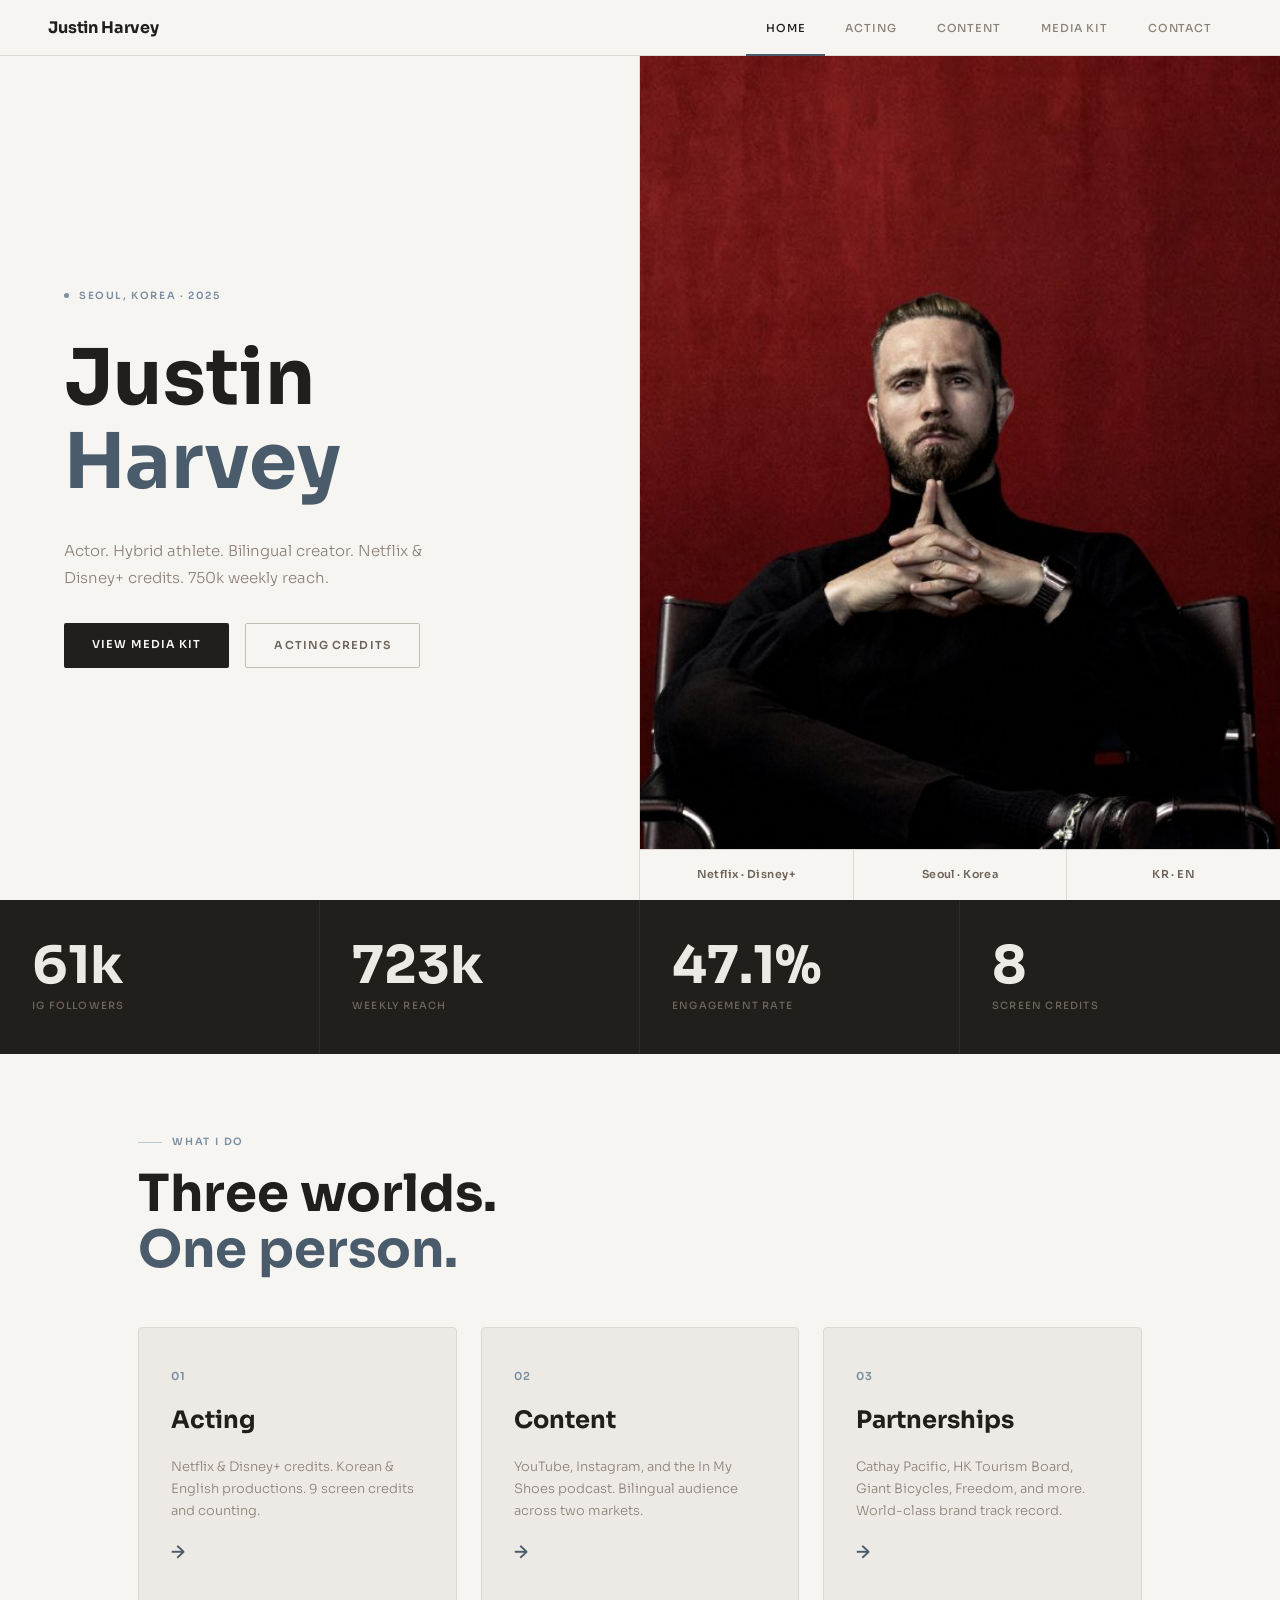
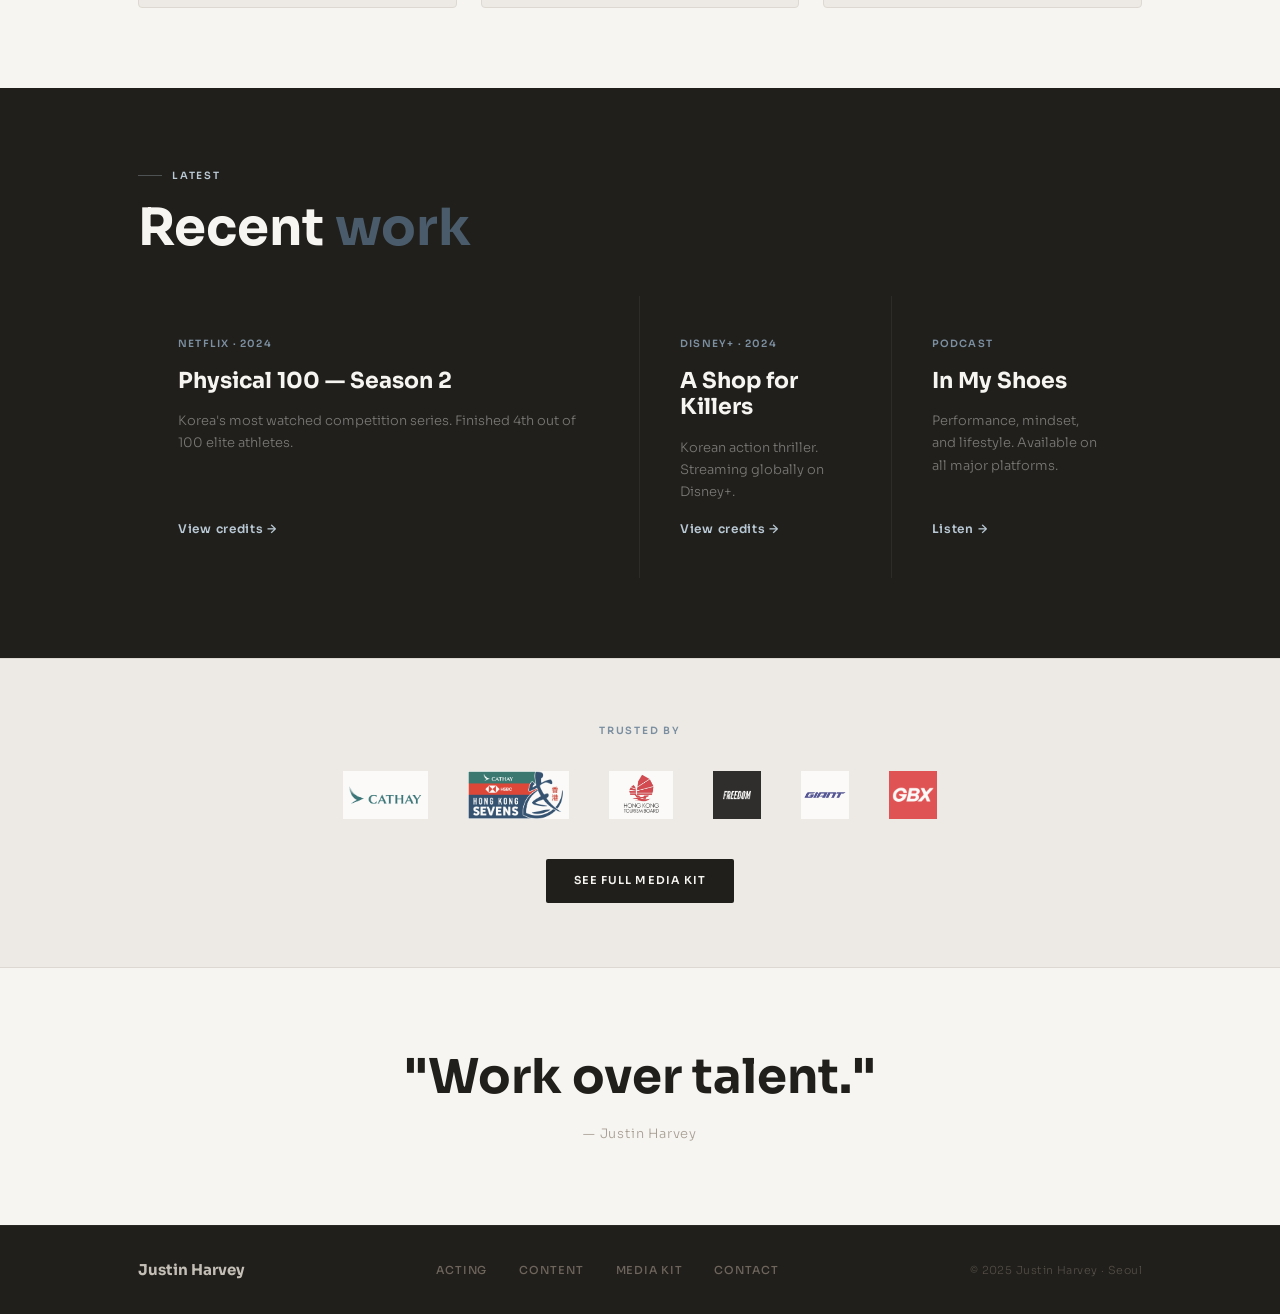
==== index.html @ d05310cc "Initial commit — Justin Harvey personal website" ====
<!DOCTYPE html>
<html lang="en">
<head>
<meta charset="UTF-8">
<meta name="viewport" content="width=device-width, initial-scale=1.0">
<title>Justin Harvey — Actor · Athlete · Creator</title>
<meta name="description" content="Justin Harvey — Seoul-based actor, hybrid athlete, and bilingual content creator. Netflix & Disney+ credits. 750k weekly reach.">
<link rel="stylesheet" href="style.css">
<link href="https://fonts.googleapis.com/css2?family=Sora:wght@300;400;500;600;700&family=DM+Sans:wght@300;400;500;600;700&display=swap" rel="stylesheet">
</head>
<body>

<!-- NAV -->
<nav id="nav">
  <a href="index.html" class="nav-logo">Justin Harvey</a>
  <ul class="nav-links">
    <li><a href="index.html" class="active">Home</a></li>
    <li><a href="acting.html">Acting</a></li>
    <li><a href="content.html">Content</a></li>
    <li><a href="mediakit.html">Media Kit</a></li>
    <li><a href="contact.html">Contact</a></li>
  </ul>
  <button class="nav-burger" onclick="toggleMenu()">☰</button>
</nav>
<div class="mobile-menu" id="mobileMenu">
  <a href="index.html">Home</a>
  <a href="acting.html">Acting</a>
  <a href="content.html">Content</a>
  <a href="mediakit.html">Media Kit</a>
  <a href="contact.html">Contact</a>
</div>

<!-- HERO -->
<section class="home-hero">
  <div class="home-hero-left">
    <div class="hero-kicker"><span class="dot"></span>Seoul, Korea · 2025</div>
    <h1>Justin<br><span class="accent">Harvey</span></h1>
    <p class="hero-sub">Actor. Hybrid athlete. Bilingual creator. Netflix & Disney+ credits. 750k weekly reach.</p>
    <div class="hero-btns">
      <a href="mediakit.html" class="btn-primary">View Media Kit</a>
      <a href="acting.html" class="btn-ghost">Acting Credits</a>
    </div>
  </div>
  <div class="home-hero-right">
    <img src="assets/hero.png" alt="Justin Harvey" class="hero-img">
    <div class="hero-tags">
      <div class="hero-tag">Netflix · Disney+</div>
      <div class="hero-tag">Seoul · Korea</div>
      <div class="hero-tag">KR · EN</div>
    </div>
  </div>
</section>

<!-- STATS -->
<div class="stats-band">
  <div class="stat-item"><div class="stat-n" data-target="64" data-suffix="k">0</div><div class="stat-l">IG Followers</div></div>
  <div class="stat-item"><div class="stat-n" data-target="750" data-suffix="k">0</div><div class="stat-l">Weekly Reach</div></div>
  <div class="stat-item"><div class="stat-n" data-target="48.9" data-suffix="%" data-dec="1">0</div><div class="stat-l">Engagement Rate</div></div>
  <div class="stat-item"><div class="stat-n" data-target="9" data-suffix="">0</div><div class="stat-l">Screen Credits</div></div>
</div>

<!-- PILLARS -->
<section class="pillars-sec page-wrap">
  <div class="sec-label">What I do</div>
  <h2>Three worlds.<br><span class="accent">One person.</span></h2>
  <div class="pillars-grid">
    <a href="acting.html" class="pillar-card">
      <div class="pillar-num">01</div>
      <div class="pillar-title">Acting</div>
      <div class="pillar-body">Netflix & Disney+ credits. Korean & English productions. 9 screen credits and counting.</div>
      <div class="pillar-arrow">→</div>
    </a>
    <a href="content.html" class="pillar-card">
      <div class="pillar-num">02</div>
      <div class="pillar-title">Content</div>
      <div class="pillar-body">YouTube, Instagram, and the In My Shoes podcast. Bilingual audience across two markets.</div>
      <div class="pillar-arrow">→</div>
    </a>
    <a href="mediakit.html" class="pillar-card">
      <div class="pillar-num">03</div>
      <div class="pillar-title">Partnerships</div>
      <div class="pillar-body">Cathay Pacific, HK Tourism Board, Giant Bicycles, Freedom, and more. World-class brand track record.</div>
      <div class="pillar-arrow">→</div>
    </a>
  </div>
</section>

<!-- LATEST -->
<section class="latest-sec">
  <div class="page-wrap">
    <div class="sec-label">Latest</div>
    <h2>Recent <span class="accent">work</span></h2>
    <div class="latest-grid">
      <div class="latest-card large">
        <div class="latest-tag">Netflix · 2024</div>
        <div class="latest-title">Physical 100 — Season 2</div>
        <div class="latest-body">Korea's most watched competition series. Finished 4th out of 100 elite athletes.</div>
        <a href="acting.html" class="latest-link">View credits →</a>
      </div>
      <div class="latest-card">
        <div class="latest-tag">Disney+ · 2024</div>
        <div class="latest-title">A Shop for Killers</div>
        <div class="latest-body">Korean action thriller. Streaming globally on Disney+.</div>
        <a href="acting.html" class="latest-link">View credits →</a>
      </div>
      <div class="latest-card">
        <div class="latest-tag">Podcast</div>
        <div class="latest-title">In My Shoes</div>
        <div class="latest-body">Performance, mindset, and lifestyle. Available on all major platforms.</div>
        <a href="content.html" class="latest-link">Listen →</a>
      </div>
    </div>
  </div>
</section>

<!-- BRANDS STRIP -->
<section class="brands-strip">
  <div class="page-wrap">
    <div class="sec-label center">Trusted by</div>
    <div class="brand-logos">
      <img src="assets/cathay.jpg" alt="Cathay Pacific">
      <img src="assets/hk7.jpg" alt="HK Sevens">
      <img src="assets/hktb.webp" alt="HK Tourism Board">
      <img src="assets/freedom.jpg" alt="Freedom">
      <img src="assets/giant.jpg" alt="Giant Bicycles">
      <img src="assets/gbx.png" alt="GBX">
    </div>
    <div class="brand-cta">
      <a href="mediakit.html" class="btn-primary">See full media kit</a>
    </div>
  </div>
</section>

<!-- QUOTE -->
<section class="quote-sec">
  <div class="page-wrap">
    <blockquote>"Work over talent."</blockquote>
    <cite>— Justin Harvey</cite>
  </div>
</section>

<footer>
  <div class="page-wrap footer-inner">
    <div class="footer-logo">Justin Harvey</div>
    <div class="footer-links">
      <a href="acting.html">Acting</a>
      <a href="content.html">Content</a>
      <a href="mediakit.html">Media Kit</a>
      <a href="contact.html">Contact</a>
    </div>
    <div class="footer-copy">© 2025 Justin Harvey · Seoul</div>
  </div>
</footer>

<script src="main.js"></script>
</body>
</html>
---- style.css ----
/* ===== RESET & VARS ===== */
*,*::before,*::after{box-sizing:border-box;margin:0;padding:0}
:root{
  --s50:#F7F5F2;--s100:#EDEAE5;--s200:#DDD9D2;
  --s300:#C4BFB6;--s400:#A89F94;--s500:#8C8278;
  --s600:#6E655C;--s700:#524D46;--s800:#38342F;--s900:#211F1B;
  --accent:#7B8FA1;--accent-l:#B8C8D4;--accent-d:#4A5C6B;
  --sans:'Sora','DM Sans',sans-serif;
  --ease:cubic-bezier(.4,0,.2,1);
}
html{scroll-behavior:smooth}
body{font-family:var(--sans);background:var(--s50);color:var(--s800);
  font-size:15px;line-height:1.6;font-weight:300;overflow-x:hidden}
::-webkit-scrollbar{width:3px}
::-webkit-scrollbar-thumb{background:var(--s300);border-radius:2px}
a{text-decoration:none;color:inherit}
img{max-width:100%;display:block}

/* ===== NAV ===== */
#nav{
  position:fixed;top:0;left:0;right:0;z-index:200;
  display:flex;align-items:center;justify-content:space-between;
  padding:0 3rem;height:56px;
  background:rgba(247,245,242,0.96);
  backdrop-filter:blur(16px);
  border-bottom:1px solid var(--s200);
  transition:box-shadow 0.2s;
}
#nav.scrolled{box-shadow:0 2px 20px rgba(0,0,0,0.06)}
.nav-logo{
  font-family:var(--sans);font-size:16px;font-weight:700;
  color:var(--s900);letter-spacing:-0.01em;
}
.nav-links{display:flex;gap:0;list-style:none}
.nav-links a{
  display:block;padding:0 1.25rem;height:56px;line-height:56px;
  font-size:11px;font-weight:500;letter-spacing:0.08em;
  text-transform:uppercase;color:var(--s500);
  transition:color 0.15s;
}
.nav-links a:hover,.nav-links a.active{color:var(--s900)}
.nav-links a.active{border-bottom:2px solid var(--accent-d)}
.nav-burger{display:none;background:none;border:none;
  font-size:20px;cursor:pointer;color:var(--s700);padding:0 0.5rem}

/* MOBILE MENU */
.mobile-menu{
  display:none;position:fixed;top:56px;left:0;right:0;z-index:199;
  background:var(--s50);border-bottom:1px solid var(--s200);
  flex-direction:column;
}
.mobile-menu.open{display:flex}
.mobile-menu a{
  padding:1rem 2rem;font-size:14px;font-weight:500;
  color:var(--s700);border-bottom:1px solid var(--s100);
}

/* ===== BUTTONS ===== */
.btn-primary{
  display:inline-block;padding:13px 28px;
  background:var(--s900);color:var(--s50);
  font-size:11px;font-weight:600;letter-spacing:0.1em;
  text-transform:uppercase;border-radius:2px;
  transition:background 0.2s,transform 0.15s;
}
.btn-primary:hover{background:var(--s800);transform:translateY(-1px)}
.btn-primary.sm{padding:9px 18px;font-size:10px}
.btn-primary.full{width:100%;text-align:center}
.btn-ghost{
  display:inline-block;padding:13px 28px;
  border:1px solid var(--s300);color:var(--s600);
  font-size:11px;font-weight:600;letter-spacing:0.1em;
  text-transform:uppercase;border-radius:2px;
  transition:all 0.2s;
}
.btn-ghost:hover{border-color:var(--s600);color:var(--s900)}
.btn-ghost.sm{padding:9px 18px;font-size:10px}

/* ===== COMMON ===== */
.page-wrap{max-width:1100px;margin:0 auto;padding:0 3rem}
.accent{color:var(--accent-d)}
.sec-label{
  display:flex;align-items:center;gap:10px;
  font-size:10px;font-weight:600;letter-spacing:0.18em;
  text-transform:uppercase;color:var(--accent);
  margin-bottom:1rem;
}
.sec-label::before{content:'';width:24px;height:1px;background:var(--accent-l)}
.sec-label.center{justify-content:center}
.sec-label.center::before{display:none}
h1,h2,h3{font-weight:700;line-height:1.1;color:var(--s900)}
h1{font-size:clamp(42px,6vw,80px)}
h2{font-size:clamp(32px,4vw,52px);margin-bottom:0.5rem}

/* ===== PAGE HEADER ===== */
.page-header{
  padding:8rem 3rem 4rem;
  background:var(--s900);
  border-bottom:1px solid var(--s200);
}
.page-header h1{color:var(--s50)}
.page-header .sec-label{color:var(--accent-l)}
.page-header .sec-label::before{background:rgba(184,200,212,0.4)}
.page-header-sub{
  font-size:15px;color:rgba(255,255,255,0.45);
  margin-top:1rem;max-width:520px;line-height:1.7;font-weight:300;
}

/* ===== HOME HERO ===== */
.home-hero{
  min-height:100vh;padding-top:56px;
  display:grid;grid-template-columns:1fr 1fr;
}
.home-hero-left{
  padding:5rem 4rem;
  display:flex;flex-direction:column;justify-content:center;gap:2rem;
  border-right:1px solid var(--s200);
}
.hero-kicker{
  display:flex;align-items:center;gap:10px;
  font-size:10px;font-weight:600;letter-spacing:0.16em;
  text-transform:uppercase;color:var(--accent);
}
.dot{width:5px;height:5px;border-radius:50%;background:var(--accent)}
.home-hero-left h1{margin-bottom:0}
.hero-sub{font-size:15px;color:var(--s500);line-height:1.8;max-width:400px;font-weight:300}
.hero-btns{display:flex;gap:1rem;flex-wrap:wrap}
.home-hero-right{
  position:relative;display:flex;flex-direction:column;
  background:var(--s200);
}
.hero-img{
  flex:1;width:100%;height:100%;object-fit:cover;object-position:center 20%;
  min-height:500px;
}
.hero-tags{
  display:flex;border-top:1px solid var(--s200);background:var(--s50);
}
.hero-tag{
  flex:1;padding:1rem;text-align:center;
  font-size:11px;font-weight:600;color:var(--s600);
  border-right:1px solid var(--s200);letter-spacing:0.04em;
}
.hero-tag:last-child{border-right:none}

/* ===== STATS BAND ===== */
.stats-band{
  display:grid;grid-template-columns:repeat(4,1fr);
  background:var(--s900);
}
.stat-item{
  padding:2.5rem 2rem;border-right:1px solid rgba(255,255,255,0.06);
  opacity:0;transform:translateY(14px);
  transition:opacity 0.5s,transform 0.5s;
}
.stat-item:last-child{border-right:none}
.stat-item.vis{opacity:1;transform:none}
.stat-n{
  font-size:52px;font-weight:700;
  color:var(--s100);line-height:1;margin-bottom:6px;
}
.stat-l{font-size:10px;font-weight:500;letter-spacing:0.12em;
  text-transform:uppercase;color:var(--s600)}

/* ===== PILLARS ===== */
.pillars-sec{padding:5rem 3rem}
.pillars-grid{
  display:grid;grid-template-columns:repeat(3,1fr);
  gap:1.5rem;margin-top:3rem;
}
.pillar-card{
  padding:2.5rem 2rem;
  background:var(--s100);border:1px solid var(--s200);border-radius:4px;
  display:flex;flex-direction:column;gap:1rem;
  transition:border-color 0.2s,transform 0.2s,box-shadow 0.2s;
}
.pillar-card:hover{border-color:var(--s300);transform:translateY(-3px);box-shadow:0 8px 24px rgba(0,0,0,0.06)}
.pillar-num{font-size:11px;font-weight:600;color:var(--accent);letter-spacing:0.1em}
.pillar-title{font-size:24px;font-weight:700;color:var(--s900)}
.pillar-body{font-size:13px;color:var(--s500);line-height:1.7;font-weight:300;flex:1}
.pillar-arrow{font-size:18px;color:var(--accent-d);font-weight:600}

/* ===== LATEST ===== */
.latest-sec{background:var(--s900);padding:5rem 0}
.latest-sec .sec-label{color:var(--accent-l)}
.latest-sec .sec-label::before{background:rgba(184,200,212,0.3)}
.latest-sec h2{color:var(--s50);margin-bottom:2.5rem}
.latest-grid{
  display:grid;grid-template-columns:2fr 1fr 1fr;
  gap:1px;background:rgba(255,255,255,0.06);
}
.latest-card{
  background:var(--s900);padding:2.5rem;
  display:flex;flex-direction:column;gap:1rem;
  transition:background 0.2s;
}
.latest-card:hover{background:#2A2622}
.latest-tag{font-size:10px;font-weight:600;letter-spacing:0.12em;
  text-transform:uppercase;color:var(--accent)}
.latest-title{font-size:22px;font-weight:700;color:var(--s50);line-height:1.2}
.latest-body{font-size:13px;color:rgba(255,255,255,0.4);line-height:1.7;flex:1;font-weight:300}
.latest-link{font-size:12px;font-weight:600;color:var(--accent-l);
  letter-spacing:0.06em;transition:color 0.15s}
.latest-link:hover{color:var(--s50)}

/* ===== BRANDS STRIP ===== */
.brands-strip{padding:4rem 0;background:var(--s100);border-top:1px solid var(--s200);border-bottom:1px solid var(--s200)}
.brand-logos{
  display:flex;align-items:center;justify-content:center;
  flex-wrap:wrap;gap:2.5rem;margin:2rem 0 2.5rem;
}
.brand-logos img{
  height:48px;width:auto;max-width:130px;
  object-fit:contain;filter:grayscale(20%);
  opacity:0.8;transition:opacity 0.2s,filter 0.2s;
}
.brand-logos img:hover{opacity:1;filter:grayscale(0%)}
.brand-cta{display:flex;justify-content:center}

/* ===== QUOTE ===== */
.quote-sec{padding:5rem 3rem;background:var(--s50);text-align:center}
.quote-sec blockquote{
  font-size:clamp(28px,4vw,48px);font-weight:700;
  color:var(--s900);line-height:1.2;margin-bottom:1rem;
}
.quote-sec cite{font-size:13px;color:var(--s400);font-style:normal;letter-spacing:0.06em}

/* ===== CREDITS PAGE ===== */
.credits-full{padding:4rem 3rem}
.credits-list{display:flex;flex-direction:column;gap:0}
.credit-row{
  display:grid;grid-template-columns:160px 1fr 100px;
  gap:2rem;align-items:start;
  padding:2rem 0;border-bottom:1px solid var(--s200);
  transition:background 0.15s;
}
.credit-row:first-child{border-top:1px solid var(--s200)}
.credit-row.featured{background:var(--s100);padding:2rem;border-radius:4px;margin-bottom:8px;border:1px solid var(--s200)}
.credit-meta{display:flex;flex-direction:column;gap:8px}
.credit-net{
  display:inline-block;font-size:9px;font-weight:700;
  letter-spacing:0.1em;text-transform:uppercase;
  padding:4px 10px;border-radius:20px;
}
.credit-net.netflix{background:#E50914;color:#fff}
.credit-net.disney{background:#0C1A8C;color:#fff}
.credit-net.kr{background:var(--s200);color:var(--s700)}
.credit-year{font-size:12px;color:var(--s400);font-weight:500}
.credit-title{font-size:22px;font-weight:700;color:var(--s900);margin-bottom:4px}
.credit-role{font-size:12px;color:var(--accent-d);font-weight:600;
  text-transform:uppercase;letter-spacing:0.06em;margin-bottom:0.75rem}
.credit-desc{font-size:13px;color:var(--s500);line-height:1.7;font-weight:300}
.credit-status{
  font-size:9px;font-weight:700;letter-spacing:0.1em;
  text-transform:uppercase;padding:5px 12px;border-radius:20px;
  text-align:center;white-space:nowrap;align-self:start;
}
.credit-status.streaming{background:rgba(123,143,161,0.15);color:var(--accent-d)}
.credit-status.upcoming{background:rgba(200,149,106,0.12);color:#8B5E3A}

.acting-cta,.content-cta{
  background:var(--s900);padding:4rem 3rem;
  margin-top:0;border-top:1px solid rgba(255,255,255,0.06);
}
.acting-cta-inner,.content-cta-inner{
  max-width:1100px;margin:0 auto;
  display:flex;justify-content:space-between;align-items:center;gap:2rem;
}
.acting-cta h2,.content-cta h2{color:var(--s50);font-size:28px;margin-bottom:0.5rem}
.acting-cta p,.content-cta p{color:rgba(255,255,255,0.4);font-size:14px;font-weight:300}

/* ===== CONTENT PAGE ===== */
.platform-sec{padding:4rem 3rem}
.platform-header{
  display:flex;align-items:center;gap:1.5rem;
  margin-bottom:2rem;
}
.platform-icon{
  width:52px;height:52px;border-radius:12px;
  display:flex;align-items:center;justify-content:center;
  font-size:13px;font-weight:800;color:#fff;flex-shrink:0;
}
.platform-icon.ig{background:linear-gradient(135deg,#E1306C,#833AB4)}
.platform-icon.yt{background:#FF0000}
.platform-icon.pod{background:var(--s800)}
.platform-name{font-size:22px;font-weight:700;color:var(--s900);flex:1}
.platform-handle{font-size:12px;color:var(--s400);margin-top:2px}
.platform-stats{
  display:grid;grid-template-columns:repeat(4,1fr);
  gap:1rem;margin-bottom:2rem;
}
.p-stat{
  background:var(--s100);border:1px solid var(--s200);
  border-radius:4px;padding:1.25rem 1.5rem;
}
.p-stat-n{font-size:32px;font-weight:700;color:var(--s900);line-height:1}
.p-stat-l{font-size:9px;font-weight:600;letter-spacing:0.12em;
  text-transform:uppercase;color:var(--s400);margin-top:6px}
.platform-desc{font-size:14px;color:var(--s500);line-height:1.8;margin-bottom:1.5rem;font-weight:300}
.content-types{display:flex;flex-wrap:wrap;gap:8px;margin-bottom:2rem}
.ct-tag{
  font-size:11px;font-weight:500;padding:5px 14px;
  border:1px solid var(--s200);border-radius:20px;color:var(--s600);
}
.ct-tag.avail{border-color:var(--accent-l);color:var(--accent-d)}
.platform-divider{height:1px;background:var(--s200);margin:0 3rem}
.yt-embed-placeholder{
  background:var(--s900);border-radius:4px;
  padding:3rem;display:flex;align-items:center;justify-content:center;
  min-height:200px;
}
.yt-placeholder-inner{display:flex;flex-direction:column;align-items:center;gap:1.25rem}
.yt-icon{font-size:40px;color:rgba(255,255,255,0.2)}
.yt-placeholder-text{font-size:13px;color:rgba(255,255,255,0.3);letter-spacing:0.06em}

/* ===== CONTACT PAGE ===== */
.contact-sec{padding:4rem 3rem}
.contact-grid{display:grid;grid-template-columns:1fr 1fr;gap:4rem;align-items:start}
.contact-rows{display:flex;flex-direction:column}
.c-row{display:flex;align-items:stretch;border-bottom:1px solid var(--s200)}
.c-row:first-child{border-top:1px solid var(--s200)}
.c-key{
  font-size:10px;font-weight:600;letter-spacing:0.1em;text-transform:uppercase;
  color:var(--s400);padding:1rem 1.25rem;min-width:100px;
  display:flex;align-items:center;border-right:1px solid var(--s200);background:var(--s100);
}
.c-val{font-size:13px;color:var(--s700);padding:1rem 1.25rem;display:flex;align-items:center}
.c-val a{color:var(--accent-d);transition:color 0.15s}
.c-val a:hover{color:var(--s900)}
.contact-type-list{display:flex;flex-direction:column;gap:0;margin-top:1rem}
.contact-type{
  padding:0.875rem 0;border-bottom:1px solid var(--s200);
  font-size:13px;color:var(--s600);
  display:flex;align-items:center;gap:10px;
}
.contact-type::before{content:'→';color:var(--accent-l);font-size:12px}
.contact-form-wrap{
  background:var(--s100);border:1px solid var(--s200);
  border-radius:4px;padding:2rem;
}
.form-group{display:flex;flex-direction:column;gap:6px;margin-bottom:1.25rem}
.form-group label{font-size:11px;font-weight:600;letter-spacing:0.08em;
  text-transform:uppercase;color:var(--s500)}
.form-group input,.form-group select,.form-group textarea{
  padding:11px 14px;background:var(--s50);
  border:1px solid var(--s200);border-radius:2px;
  font-family:var(--sans);font-size:14px;color:var(--s800);
  font-weight:300;transition:border-color 0.15s;
  outline:none;width:100%;
}
.form-group input:focus,.form-group select:focus,.form-group textarea:focus{border-color:var(--accent)}
.form-group textarea{resize:vertical}

/* ===== FOOTER ===== */
footer{
  background:var(--s900);padding:2rem 3rem;
  border-top:1px solid rgba(255,255,255,0.04);
}
.footer-inner{
  display:flex;justify-content:space-between;align-items:center;gap:2rem;
  flex-wrap:wrap;
}
.footer-logo{font-size:15px;font-weight:700;color:var(--s300)}
.footer-links{display:flex;gap:2rem}
.footer-links a{font-size:11px;font-weight:500;letter-spacing:0.08em;
  text-transform:uppercase;color:var(--s600);transition:color 0.15s}
.footer-links a:hover{color:var(--s300)}
.footer-copy{font-size:11px;color:var(--s700);letter-spacing:0.04em}

/* ===== FADE ANIMATIONS ===== */
.fu{opacity:0;transform:translateY(20px);
  transition:opacity 0.7s var(--ease),transform 0.7s var(--ease)}
.fu.vis{opacity:1;transform:none}

/* ===== RESPONSIVE ===== */
@media(max-width:900px){
  #nav{padding:0 1.5rem}
  .nav-links{display:none}
  .nav-burger{display:block}
  .page-wrap{padding:0 1.5rem}
  .home-hero{grid-template-columns:1fr;min-height:auto}
  .home-hero-left{padding:4rem 1.5rem 2.5rem;border-right:none;border-bottom:1px solid var(--s200)}
  .home-hero-right{height:420px}
  .hero-img{min-height:auto;height:100%}
  .stats-band{grid-template-columns:1fr 1fr}
  .stat-item{border-bottom:1px solid rgba(255,255,255,0.06)}
  .pillars-sec{padding:3rem 1.5rem}
  .pillars-grid{grid-template-columns:1fr;gap:1rem}
  .latest-sec{padding:3rem 0}
  .latest-grid{grid-template-columns:1fr;gap:1px}
  .brands-strip{padding:3rem 1.5rem}
  .brand-logos{gap:1.5rem}
  .brand-logos img{height:36px}
  .quote-sec{padding:3rem 1.5rem}
  .page-header{padding:6rem 1.5rem 3rem}
  .credits-full{padding:2rem 1.5rem}
  .credit-row{grid-template-columns:1fr;gap:0.75rem}
  .platform-sec{padding:2.5rem 1.5rem}
  .platform-stats{grid-template-columns:1fr 1fr}
  .platform-divider{margin:0 1.5rem}
  .contact-sec{padding:2.5rem 1.5rem}
  .contact-grid{grid-template-columns:1fr;gap:2.5rem}
  .acting-cta,.content-cta{padding:3rem 1.5rem}
  .acting-cta-inner,.content-cta-inner{flex-direction:column;align-items:flex-start}
  footer{padding:1.5rem}
  .footer-inner{flex-direction:column;gap:1rem;text-align:center}
  .footer-links{flex-wrap:wrap;justify-content:center}
}
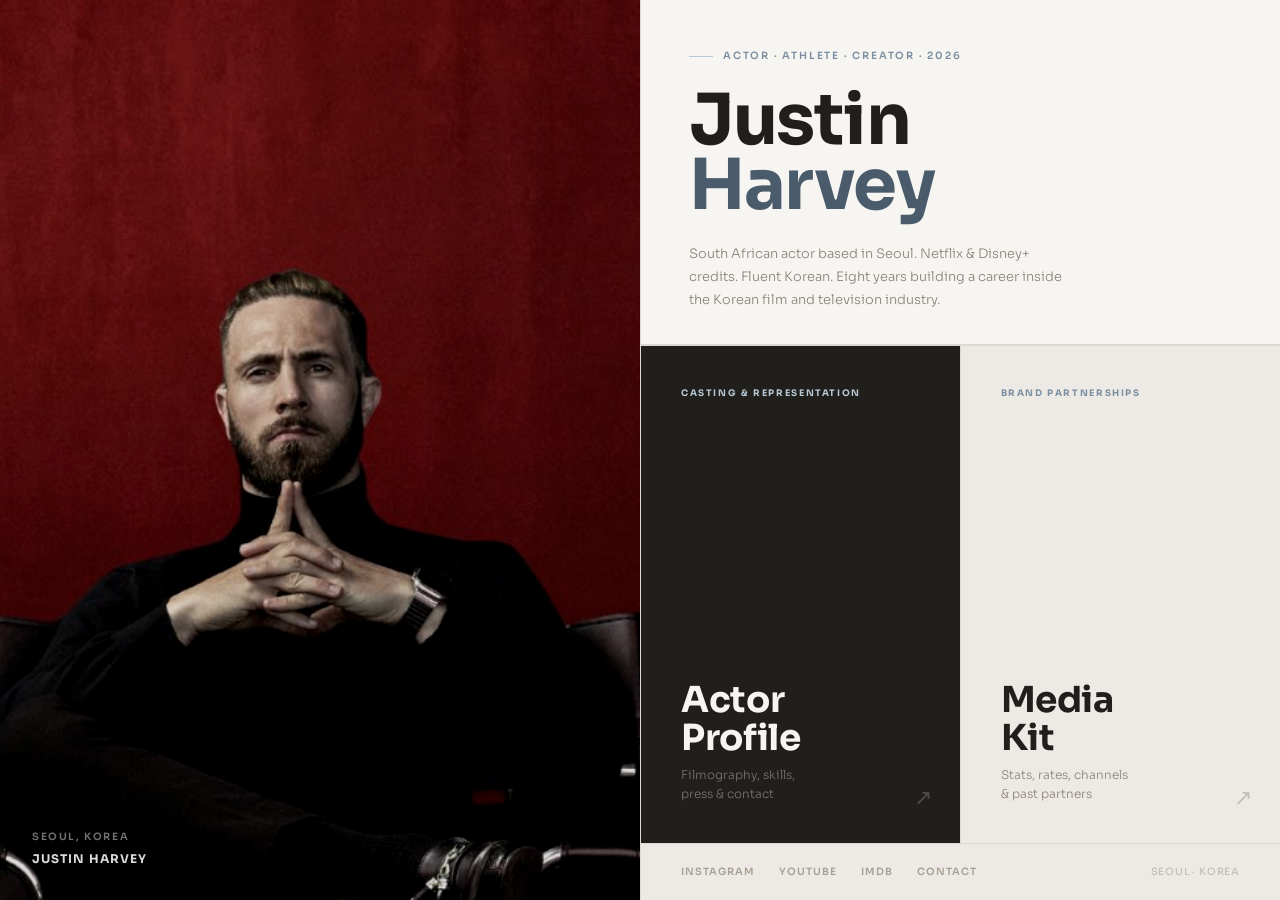
==== commit 90af2c82: "Redesign: two-button homepage, full actor profile page, correct social links" ====
--- a/index.html
+++ b/index.html
@@ -4,154 +4,109 @@
 <meta charset="UTF-8">
 <meta name="viewport" content="width=device-width, initial-scale=1.0">
 <title>Justin Harvey — Actor · Athlete · Creator</title>
-<meta name="description" content="Justin Harvey — Seoul-based actor, hybrid athlete, and bilingual content creator. Netflix & Disney+ credits. 750k weekly reach.">
+<meta name="description" content="Justin Harvey — Seoul-based actor. Netflix & Disney+ credits. South African. Fluent Korean.">
 <link rel="stylesheet" href="style.css">
-<link href="https://fonts.googleapis.com/css2?family=Sora:wght@300;400;500;600;700&family=DM+Sans:wght@300;400;500;600;700&display=swap" rel="stylesheet">
+<link href="https://fonts.googleapis.com/css2?family=Sora:wght@300;400;500;600;700&display=swap" rel="stylesheet">
+<style>
+body{overflow:hidden}
+@media(max-width:900px){body{overflow:auto}}
+.home-wrap{min-height:100vh;display:grid;grid-template-columns:1fr 1fr}
+.home-photo{position:relative;overflow:hidden;background:var(--s900)}
+.home-photo img{width:100%;height:100%;object-fit:cover;object-position:center 15%;filter:brightness(0.85) contrast(1.05)}
+.home-photo-tag{position:absolute;bottom:2rem;left:2rem;display:flex;flex-direction:column;gap:4px}
+.home-photo-tag span{font-size:10px;font-weight:600;letter-spacing:0.16em;text-transform:uppercase;color:rgba(255,255,255,0.45)}
+.home-photo-tag strong{font-size:12px;font-weight:700;letter-spacing:0.08em;text-transform:uppercase;color:rgba(255,255,255,0.85)}
+.home-content{background:var(--s50);display:flex;flex-direction:column;border-left:1px solid var(--s200)}
+.home-top{padding:3rem 3rem 2rem;border-bottom:1px solid var(--s200);flex:0}
+.home-kicker{font-size:10px;font-weight:600;letter-spacing:0.18em;text-transform:uppercase;color:var(--accent);display:flex;align-items:center;gap:10px;margin-bottom:1.5rem}
+.home-kicker::before{content:'';width:24px;height:1px;background:var(--accent-l)}
+.home-name{font-size:clamp(48px,5.5vw,78px);font-weight:700;line-height:0.92;color:var(--s900);letter-spacing:-0.02em;margin-bottom:1.5rem}
+.home-name span{display:block;color:var(--accent-d)}
+.home-tagline{font-size:13px;color:var(--s500);line-height:1.8;font-weight:300;max-width:380px}
+.home-buttons{display:grid;grid-template-columns:1fr 1fr;flex:1}
+.home-btn{display:flex;flex-direction:column;justify-content:space-between;padding:2.5rem;text-decoration:none;border-top:1px solid var(--s200);transition:background 0.2s;min-height:200px;position:relative;overflow:hidden}
+.home-btn:first-child{border-right:1px solid var(--s200);background:var(--s900)}
+.home-btn:first-child:hover{background:#2A2622}
+.home-btn:last-child{background:var(--s100)}
+.home-btn:last-child:hover{background:var(--s200)}
+.btn-tag{font-size:9px;font-weight:700;letter-spacing:0.18em;text-transform:uppercase}
+.home-btn:first-child .btn-tag{color:var(--accent-l)}
+.home-btn:last-child .btn-tag{color:var(--accent)}
+.btn-title{font-size:clamp(24px,2.8vw,36px);font-weight:700;line-height:1.05;letter-spacing:-0.01em;margin-top:auto}
+.home-btn:first-child .btn-title{color:var(--s50)}
+.home-btn:last-child .btn-title{color:var(--s900)}
+.btn-desc{font-size:12px;line-height:1.6;font-weight:300;margin-top:0.5rem}
+.home-btn:first-child .btn-desc{color:rgba(255,255,255,0.38)}
+.home-btn:last-child .btn-desc{color:var(--s500)}
+.btn-arrow{position:absolute;bottom:1.75rem;right:1.75rem;font-size:22px;transition:transform 0.2s}
+.home-btn:hover .btn-arrow{transform:translate(3px,-3px)}
+.home-btn:first-child .btn-arrow{color:rgba(255,255,255,0.2)}
+.home-btn:last-child .btn-arrow{color:var(--s300)}
+.home-bottom{padding:1.25rem 2.5rem;border-top:1px solid var(--s200);display:flex;justify-content:space-between;align-items:center;background:var(--s100)}
+.home-socials{display:flex;gap:1.5rem}
+.home-socials a{font-size:10px;font-weight:600;letter-spacing:0.1em;text-transform:uppercase;color:var(--s400);text-decoration:none;transition:color 0.15s}
+.home-socials a:hover{color:var(--s800)}
+.home-locale{font-size:10px;font-weight:500;letter-spacing:0.08em;text-transform:uppercase;color:var(--s300)}
+@media(max-width:900px){
+  body{overflow:auto}
+  .home-wrap{grid-template-columns:1fr}
+  .home-photo{height:60vw;min-height:280px}
+  .home-top{padding:2rem 1.5rem 1.5rem}
+  .home-buttons{grid-template-columns:1fr}
+  .home-btn{min-height:160px;padding:1.75rem 1.5rem}
+  .home-btn:first-child{border-right:none;border-bottom:1px solid rgba(255,255,255,0.06)}
+  .home-bottom{padding:1rem 1.5rem;flex-direction:column;gap:0.75rem}
+}
+</style>
 </head>
 <body>
 
-<!-- NAV -->
-<nav id="nav">
-  <a href="index.html" class="nav-logo">Justin Harvey</a>
-  <ul class="nav-links">
-    <li><a href="index.html" class="active">Home</a></li>
-    <li><a href="acting.html">Acting</a></li>
-    <li><a href="content.html">Content</a></li>
-    <li><a href="mediakit.html">Media Kit</a></li>
-    <li><a href="contact.html">Contact</a></li>
-  </ul>
-  <button class="nav-burger" onclick="toggleMenu()">☰</button>
-</nav>
-<div class="mobile-menu" id="mobileMenu">
-  <a href="index.html">Home</a>
-  <a href="acting.html">Acting</a>
-  <a href="content.html">Content</a>
-  <a href="mediakit.html">Media Kit</a>
-  <a href="contact.html">Contact</a>
+<div class="home-wrap">
+  <div class="home-photo">
+    <img src="assets/hero.png" alt="Justin Harvey">
+    <div class="home-photo-tag">
+      <span>Seoul, Korea</span>
+      <strong>Justin Harvey</strong>
+    </div>
+  </div>
+
+  <div class="home-content">
+    <div class="home-top">
+      <div class="home-kicker">Actor · Athlete · Creator · 2026</div>
+      <div class="home-name">Justin<span>Harvey</span></div>
+      <p class="home-tagline">South African actor based in Seoul. Netflix & Disney+ credits. Fluent Korean. Eight years building a career inside the Korean film and television industry.</p>
+    </div>
+
+    <div class="home-buttons">
+      <a href="actor.html" class="home-btn">
+        <div class="btn-tag">Casting & representation</div>
+        <div>
+          <div class="btn-title">Actor<br>Profile</div>
+          <div class="btn-desc">Filmography, skills,<br>press & contact</div>
+        </div>
+        <div class="btn-arrow">↗</div>
+      </a>
+      <a href="mediakit.html" class="home-btn">
+        <div class="btn-tag">Brand partnerships</div>
+        <div>
+          <div class="btn-title">Media<br>Kit</div>
+          <div class="btn-desc">Stats, rates, channels<br>& past partners</div>
+        </div>
+        <div class="btn-arrow">↗</div>
+      </a>
+    </div>
+
+    <div class="home-bottom">
+      <div class="home-socials">
+        <a href="https://www.instagram.com/justin.irrelevance/" target="_blank">Instagram</a>
+        <a href="https://www.youtube.com/@Justin.irrelevance" target="_blank">YouTube</a>
+        <a href="https://www.imdb.com/name/nm14684840/" target="_blank">IMDb</a>
+        <a href="contact.html">Contact</a>
+      </div>
+      <div class="home-locale">Seoul · Korea</div>
+    </div>
+  </div>
 </div>
 
-<!-- HERO -->
-<section class="home-hero">
-  <div class="home-hero-left">
-    <div class="hero-kicker"><span class="dot"></span>Seoul, Korea · 2025</div>
-    <h1>Justin<br><span class="accent">Harvey</span></h1>
-    <p class="hero-sub">Actor. Hybrid athlete. Bilingual creator. Netflix & Disney+ credits. 750k weekly reach.</p>
-    <div class="hero-btns">
-      <a href="mediakit.html" class="btn-primary">View Media Kit</a>
-      <a href="acting.html" class="btn-ghost">Acting Credits</a>
-    </div>
-  </div>
-  <div class="home-hero-right">
-    <img src="assets/hero.png" alt="Justin Harvey" class="hero-img">
-    <div class="hero-tags">
-      <div class="hero-tag">Netflix · Disney+</div>
-      <div class="hero-tag">Seoul · Korea</div>
-      <div class="hero-tag">KR · EN</div>
-    </div>
-  </div>
-</section>
-
-<!-- STATS -->
-<div class="stats-band">
-  <div class="stat-item"><div class="stat-n" data-target="64" data-suffix="k">0</div><div class="stat-l">IG Followers</div></div>
-  <div class="stat-item"><div class="stat-n" data-target="750" data-suffix="k">0</div><div class="stat-l">Weekly Reach</div></div>
-  <div class="stat-item"><div class="stat-n" data-target="48.9" data-suffix="%" data-dec="1">0</div><div class="stat-l">Engagement Rate</div></div>
-  <div class="stat-item"><div class="stat-n" data-target="9" data-suffix="">0</div><div class="stat-l">Screen Credits</div></div>
-</div>
-
-<!-- PILLARS -->
-<section class="pillars-sec page-wrap">
-  <div class="sec-label">What I do</div>
-  <h2>Three worlds.<br><span class="accent">One person.</span></h2>
-  <div class="pillars-grid">
-    <a href="acting.html" class="pillar-card">
-      <div class="pillar-num">01</div>
-      <div class="pillar-title">Acting</div>
-      <div class="pillar-body">Netflix & Disney+ credits. Korean & English productions. 9 screen credits and counting.</div>
-      <div class="pillar-arrow">→</div>
-    </a>
-    <a href="content.html" class="pillar-card">
-      <div class="pillar-num">02</div>
-      <div class="pillar-title">Content</div>
-      <div class="pillar-body">YouTube, Instagram, and the In My Shoes podcast. Bilingual audience across two markets.</div>
-      <div class="pillar-arrow">→</div>
-    </a>
-    <a href="mediakit.html" class="pillar-card">
-      <div class="pillar-num">03</div>
-      <div class="pillar-title">Partnerships</div>
-      <div class="pillar-body">Cathay Pacific, HK Tourism Board, Giant Bicycles, Freedom, and more. World-class brand track record.</div>
-      <div class="pillar-arrow">→</div>
-    </a>
-  </div>
-</section>
-
-<!-- LATEST -->
-<section class="latest-sec">
-  <div class="page-wrap">
-    <div class="sec-label">Latest</div>
-    <h2>Recent <span class="accent">work</span></h2>
-    <div class="latest-grid">
-      <div class="latest-card large">
-        <div class="latest-tag">Netflix · 2024</div>
-        <div class="latest-title">Physical 100 — Season 2</div>
-        <div class="latest-body">Korea's most watched competition series. Finished 4th out of 100 elite athletes.</div>
-        <a href="acting.html" class="latest-link">View credits →</a>
-      </div>
-      <div class="latest-card">
-        <div class="latest-tag">Disney+ · 2024</div>
-        <div class="latest-title">A Shop for Killers</div>
-        <div class="latest-body">Korean action thriller. Streaming globally on Disney+.</div>
-        <a href="acting.html" class="latest-link">View credits →</a>
-      </div>
-      <div class="latest-card">
-        <div class="latest-tag">Podcast</div>
-        <div class="latest-title">In My Shoes</div>
-        <div class="latest-body">Performance, mindset, and lifestyle. Available on all major platforms.</div>
-        <a href="content.html" class="latest-link">Listen →</a>
-      </div>
-    </div>
-  </div>
-</section>
-
-<!-- BRANDS STRIP -->
-<section class="brands-strip">
-  <div class="page-wrap">
-    <div class="sec-label center">Trusted by</div>
-    <div class="brand-logos">
-      <img src="assets/cathay.jpg" alt="Cathay Pacific">
-      <img src="assets/hk7.jpg" alt="HK Sevens">
-      <img src="assets/hktb.webp" alt="HK Tourism Board">
-      <img src="assets/freedom.jpg" alt="Freedom">
-      <img src="assets/giant.jpg" alt="Giant Bicycles">
-      <img src="assets/gbx.png" alt="GBX">
-    </div>
-    <div class="brand-cta">
-      <a href="mediakit.html" class="btn-primary">See full media kit</a>
-    </div>
-  </div>
-</section>
-
-<!-- QUOTE -->
-<section class="quote-sec">
-  <div class="page-wrap">
-    <blockquote>"Work over talent."</blockquote>
-    <cite>— Justin Harvey</cite>
-  </div>
-</section>
-
-<footer>
-  <div class="page-wrap footer-inner">
-    <div class="footer-logo">Justin Harvey</div>
-    <div class="footer-links">
-      <a href="acting.html">Acting</a>
-      <a href="content.html">Content</a>
-      <a href="mediakit.html">Media Kit</a>
-      <a href="contact.html">Contact</a>
-    </div>
-    <div class="footer-copy">© 2025 Justin Harvey · Seoul</div>
-  </div>
-</footer>
-
-<script src="main.js"></script>
 </body>
 </html>
--- a/style.css
+++ b/style.css
@@ -406,3 +406,8 @@
   .footer-inner{flex-direction:column;gap:1rem;text-align:center}
   .footer-links{flex-wrap:wrap;justify-content:center}
 }
+
+/* Footer social links */
+.footer-social { display:flex; gap:1rem; }
+.footer-social a { font-size:11px; font-weight:500; letter-spacing:0.08em; text-transform:uppercase; color:var(--s500); transition:color 0.15s; }
+.footer-social a:hover { color:var(--s200); }
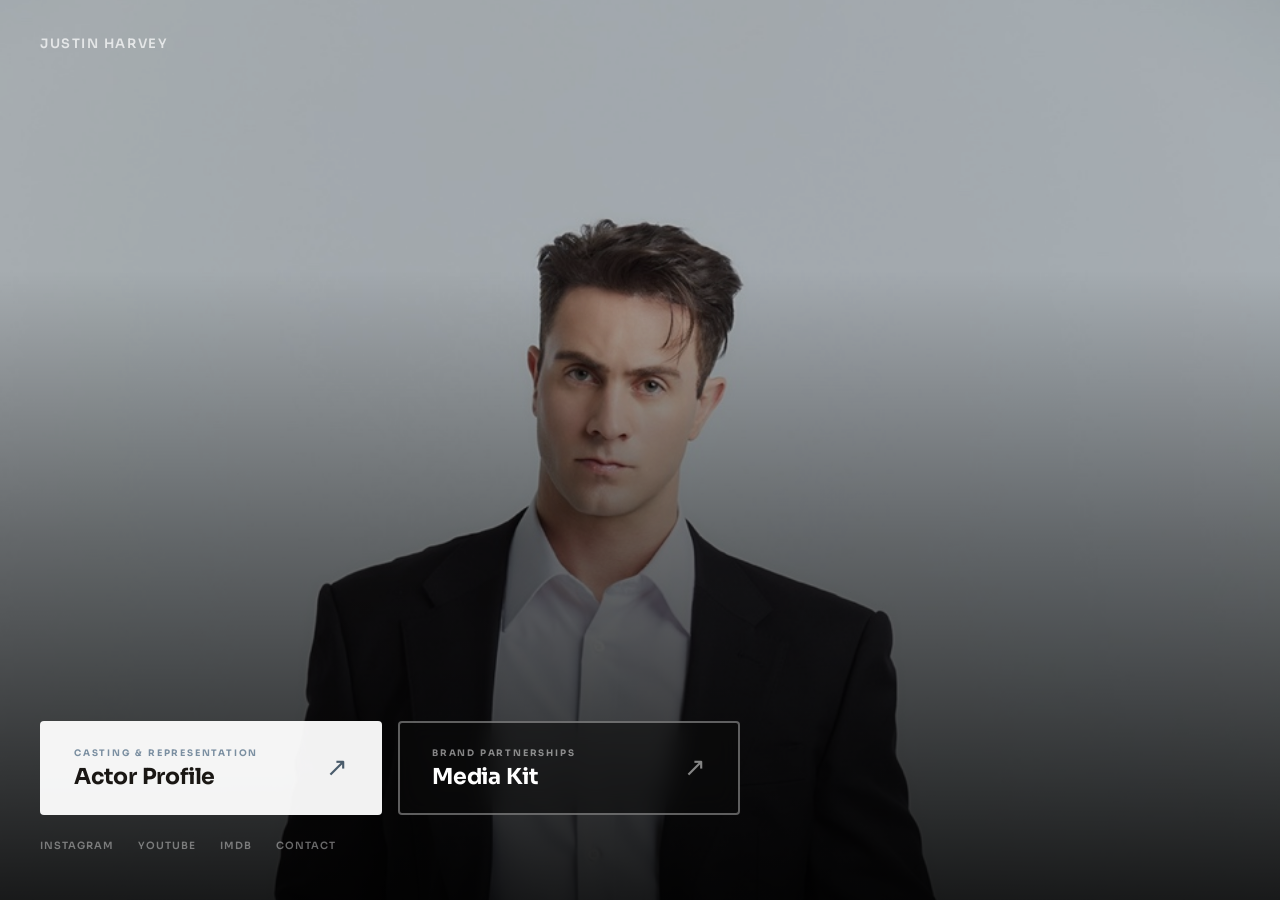
==== commit 183c9b8f: "Homepage: full-bleed suit photo + 2 clear buttons. Actor: editorial photo layout. Media kit: brief, " ====
--- a/index.html
+++ b/index.html
@@ -3,109 +3,192 @@
 <head>
 <meta charset="UTF-8">
 <meta name="viewport" content="width=device-width, initial-scale=1.0">
-<title>Justin Harvey — Actor · Athlete · Creator</title>
-<meta name="description" content="Justin Harvey — Seoul-based actor. Netflix & Disney+ credits. South African. Fluent Korean.">
-<link rel="stylesheet" href="style.css">
-<link href="https://fonts.googleapis.com/css2?family=Sora:wght@300;400;500;600;700&display=swap" rel="stylesheet">
+<title>Justin Harvey</title>
+<link href="https://fonts.googleapis.com/css2?family=Sora:wght@400;600;700&display=swap" rel="stylesheet">
 <style>
-body{overflow:hidden}
-@media(max-width:900px){body{overflow:auto}}
-.home-wrap{min-height:100vh;display:grid;grid-template-columns:1fr 1fr}
-.home-photo{position:relative;overflow:hidden;background:var(--s900)}
-.home-photo img{width:100%;height:100%;object-fit:cover;object-position:center 15%;filter:brightness(0.85) contrast(1.05)}
-.home-photo-tag{position:absolute;bottom:2rem;left:2rem;display:flex;flex-direction:column;gap:4px}
-.home-photo-tag span{font-size:10px;font-weight:600;letter-spacing:0.16em;text-transform:uppercase;color:rgba(255,255,255,0.45)}
-.home-photo-tag strong{font-size:12px;font-weight:700;letter-spacing:0.08em;text-transform:uppercase;color:rgba(255,255,255,0.85)}
-.home-content{background:var(--s50);display:flex;flex-direction:column;border-left:1px solid var(--s200)}
-.home-top{padding:3rem 3rem 2rem;border-bottom:1px solid var(--s200);flex:0}
-.home-kicker{font-size:10px;font-weight:600;letter-spacing:0.18em;text-transform:uppercase;color:var(--accent);display:flex;align-items:center;gap:10px;margin-bottom:1.5rem}
-.home-kicker::before{content:'';width:24px;height:1px;background:var(--accent-l)}
-.home-name{font-size:clamp(48px,5.5vw,78px);font-weight:700;line-height:0.92;color:var(--s900);letter-spacing:-0.02em;margin-bottom:1.5rem}
-.home-name span{display:block;color:var(--accent-d)}
-.home-tagline{font-size:13px;color:var(--s500);line-height:1.8;font-weight:300;max-width:380px}
-.home-buttons{display:grid;grid-template-columns:1fr 1fr;flex:1}
-.home-btn{display:flex;flex-direction:column;justify-content:space-between;padding:2.5rem;text-decoration:none;border-top:1px solid var(--s200);transition:background 0.2s;min-height:200px;position:relative;overflow:hidden}
-.home-btn:first-child{border-right:1px solid var(--s200);background:var(--s900)}
-.home-btn:first-child:hover{background:#2A2622}
-.home-btn:last-child{background:var(--s100)}
-.home-btn:last-child:hover{background:var(--s200)}
-.btn-tag{font-size:9px;font-weight:700;letter-spacing:0.18em;text-transform:uppercase}
-.home-btn:first-child .btn-tag{color:var(--accent-l)}
-.home-btn:last-child .btn-tag{color:var(--accent)}
-.btn-title{font-size:clamp(24px,2.8vw,36px);font-weight:700;line-height:1.05;letter-spacing:-0.01em;margin-top:auto}
-.home-btn:first-child .btn-title{color:var(--s50)}
-.home-btn:last-child .btn-title{color:var(--s900)}
-.btn-desc{font-size:12px;line-height:1.6;font-weight:300;margin-top:0.5rem}
-.home-btn:first-child .btn-desc{color:rgba(255,255,255,0.38)}
-.home-btn:last-child .btn-desc{color:var(--s500)}
-.btn-arrow{position:absolute;bottom:1.75rem;right:1.75rem;font-size:22px;transition:transform 0.2s}
-.home-btn:hover .btn-arrow{transform:translate(3px,-3px)}
-.home-btn:first-child .btn-arrow{color:rgba(255,255,255,0.2)}
-.home-btn:last-child .btn-arrow{color:var(--s300)}
-.home-bottom{padding:1.25rem 2.5rem;border-top:1px solid var(--s200);display:flex;justify-content:space-between;align-items:center;background:var(--s100)}
-.home-socials{display:flex;gap:1.5rem}
-.home-socials a{font-size:10px;font-weight:600;letter-spacing:0.1em;text-transform:uppercase;color:var(--s400);text-decoration:none;transition:color 0.15s}
-.home-socials a:hover{color:var(--s800)}
-.home-locale{font-size:10px;font-weight:500;letter-spacing:0.08em;text-transform:uppercase;color:var(--s300)}
-@media(max-width:900px){
-  body{overflow:auto}
-  .home-wrap{grid-template-columns:1fr}
-  .home-photo{height:60vw;min-height:280px}
-  .home-top{padding:2rem 1.5rem 1.5rem}
-  .home-buttons{grid-template-columns:1fr}
-  .home-btn{min-height:160px;padding:1.75rem 1.5rem}
-  .home-btn:first-child{border-right:none;border-bottom:1px solid rgba(255,255,255,0.06)}
-  .home-bottom{padding:1rem 1.5rem;flex-direction:column;gap:0.75rem}
+*,*::before,*::after{box-sizing:border-box;margin:0;padding:0}
+html,body{height:100%;font-family:'Sora',sans-serif;overflow:hidden}
+@media(max-width:768px){html,body{overflow:auto}}
+
+.wrap{
+  height:100vh;
+  position:relative;
+  display:flex;
+  align-items:flex-end;
+}
+
+/* FULL BLEED PHOTO */
+.bg{
+  position:absolute;inset:0;
+  background:#111;
+}
+.bg img{
+  width:100%;height:100%;
+  object-fit:cover;
+  object-position:center 10%;
+  filter:brightness(0.72);
+}
+
+/* GRADIENT OVERLAY — darkens bottom for buttons */
+.bg::after{
+  content:'';
+  position:absolute;inset:0;
+  background:linear-gradient(
+    to bottom,
+    transparent 30%,
+    rgba(0,0,0,0.4) 60%,
+    rgba(0,0,0,0.85) 100%
+  );
+}
+
+/* NAME — top left */
+.name-tag{
+  position:absolute;top:2rem;left:2.5rem;
+  z-index:10;
+}
+.name-tag span{
+  font-size:13px;font-weight:600;
+  letter-spacing:0.12em;text-transform:uppercase;
+  color:rgba(255,255,255,0.7);
+}
+
+/* BOTTOM SECTION */
+.bottom{
+  position:relative;z-index:10;
+  width:100%;
+  padding:2.5rem 2.5rem 3rem;
+}
+
+/* TWO BUTTONS */
+.buttons{
+  display:grid;
+  grid-template-columns:1fr 1fr;
+  gap:16px;
+  max-width:700px;
+}
+
+.btn{
+  display:flex;
+  align-items:center;
+  justify-content:space-between;
+  padding:1.5rem 2rem;
+  text-decoration:none;
+  border-radius:4px;
+  cursor:pointer;
+  transition:transform 0.15s, box-shadow 0.15s, background 0.15s;
+  border:2px solid rgba(255,255,255,0.25);
+}
+.btn:hover{
+  transform:translateY(-3px);
+  box-shadow:0 12px 40px rgba(0,0,0,0.4);
+}
+
+.btn-actor{
+  background:rgba(255,255,255,0.95);
+  border-color:transparent;
+}
+.btn-actor:hover{background:#ffffff}
+
+.btn-media{
+  background:rgba(10,10,10,0.6);
+  backdrop-filter:blur(12px);
+  border-color:rgba(255,255,255,0.35);
+}
+.btn-media:hover{background:rgba(10,10,10,0.8)}
+
+.btn-left{}
+.btn-label{
+  font-size:9px;font-weight:700;
+  letter-spacing:0.2em;text-transform:uppercase;
+  margin-bottom:6px;
+}
+.btn-actor .btn-label{color:#7B8FA1}
+.btn-media .btn-label{color:rgba(255,255,255,0.5)}
+
+.btn-title{
+  font-size:22px;font-weight:700;
+  line-height:1.1;letter-spacing:-0.01em;
+}
+.btn-actor .btn-title{color:#1A1714}
+.btn-media .btn-title{color:#ffffff}
+
+.btn-arrow{
+  font-size:26px;font-weight:300;
+  transition:transform 0.15s;
+  flex-shrink:0;margin-left:1rem;
+}
+.btn-actor .btn-arrow{color:#4A5C6B}
+.btn-media .btn-arrow{color:rgba(255,255,255,0.5)}
+.btn:hover .btn-arrow{transform:translate(3px,-3px)}
+
+/* SOCIAL LINKS */
+.socials{
+  display:flex;gap:1.5rem;
+  margin-top:1.5rem;
+}
+.socials a{
+  font-size:10px;font-weight:600;
+  letter-spacing:0.1em;text-transform:uppercase;
+  color:rgba(255,255,255,0.4);
+  text-decoration:none;transition:color 0.15s;
+}
+.socials a:hover{color:rgba(255,255,255,0.85)}
+
+@media(max-width:768px){
+  html,body{overflow:auto}
+  .wrap{height:100svh;min-height:600px}
+  .buttons{grid-template-columns:1fr;max-width:100%;gap:12px}
+  .btn{padding:1.25rem 1.5rem}
+  .btn-title{font-size:20px}
+  .bottom{padding:2rem 1.5rem 2.5rem}
+  .name-tag{top:1.5rem;left:1.5rem}
 }
 </style>
 </head>
 <body>
 
-<div class="home-wrap">
-  <div class="home-photo">
-    <img src="assets/hero.png" alt="Justin Harvey">
-    <div class="home-photo-tag">
-      <span>Seoul, Korea</span>
-      <strong>Justin Harvey</strong>
+<div class="wrap">
+
+  <!-- FULL BLEED PHOTO -->
+  <div class="bg">
+    <img src="assets/hero-suit.jpg" alt="Justin Harvey">
+  </div>
+
+  <!-- NAME TAG -->
+  <div class="name-tag">
+    <span>Justin Harvey</span>
+  </div>
+
+  <!-- BOTTOM: BUTTONS + SOCIALS -->
+  <div class="bottom">
+    <div class="buttons">
+
+      <a href="actor.html" class="btn btn-actor">
+        <div class="btn-left">
+          <div class="btn-label">Casting & representation</div>
+          <div class="btn-title">Actor Profile</div>
+        </div>
+        <div class="btn-arrow">↗</div>
+      </a>
+
+      <a href="mediakit.html" class="btn btn-media">
+        <div class="btn-left">
+          <div class="btn-label">Brand partnerships</div>
+          <div class="btn-title">Media Kit</div>
+        </div>
+        <div class="btn-arrow">↗</div>
+      </a>
+
+    </div>
+
+    <div class="socials">
+      <a href="https://www.instagram.com/justin.irrelevance/" target="_blank">Instagram</a>
+      <a href="https://www.youtube.com/@Justin.irrelevance" target="_blank">YouTube</a>
+      <a href="https://www.imdb.com/name/nm14684840/" target="_blank">IMDb</a>
+      <a href="contact.html">Contact</a>
     </div>
   </div>
 
-  <div class="home-content">
-    <div class="home-top">
-      <div class="home-kicker">Actor · Athlete · Creator · 2026</div>
-      <div class="home-name">Justin<span>Harvey</span></div>
-      <p class="home-tagline">South African actor based in Seoul. Netflix & Disney+ credits. Fluent Korean. Eight years building a career inside the Korean film and television industry.</p>
-    </div>
-
-    <div class="home-buttons">
-      <a href="actor.html" class="home-btn">
-        <div class="btn-tag">Casting & representation</div>
-        <div>
-          <div class="btn-title">Actor<br>Profile</div>
-          <div class="btn-desc">Filmography, skills,<br>press & contact</div>
-        </div>
-        <div class="btn-arrow">↗</div>
-      </a>
-      <a href="mediakit.html" class="home-btn">
-        <div class="btn-tag">Brand partnerships</div>
-        <div>
-          <div class="btn-title">Media<br>Kit</div>
-          <div class="btn-desc">Stats, rates, channels<br>& past partners</div>
-        </div>
-        <div class="btn-arrow">↗</div>
-      </a>
-    </div>
-
-    <div class="home-bottom">
-      <div class="home-socials">
-        <a href="https://www.instagram.com/justin.irrelevance/" target="_blank">Instagram</a>
-        <a href="https://www.youtube.com/@Justin.irrelevance" target="_blank">YouTube</a>
-        <a href="https://www.imdb.com/name/nm14684840/" target="_blank">IMDb</a>
-        <a href="contact.html">Contact</a>
-      </div>
-      <div class="home-locale">Seoul · Korea</div>
-    </div>
-  </div>
 </div>
 
 </body>
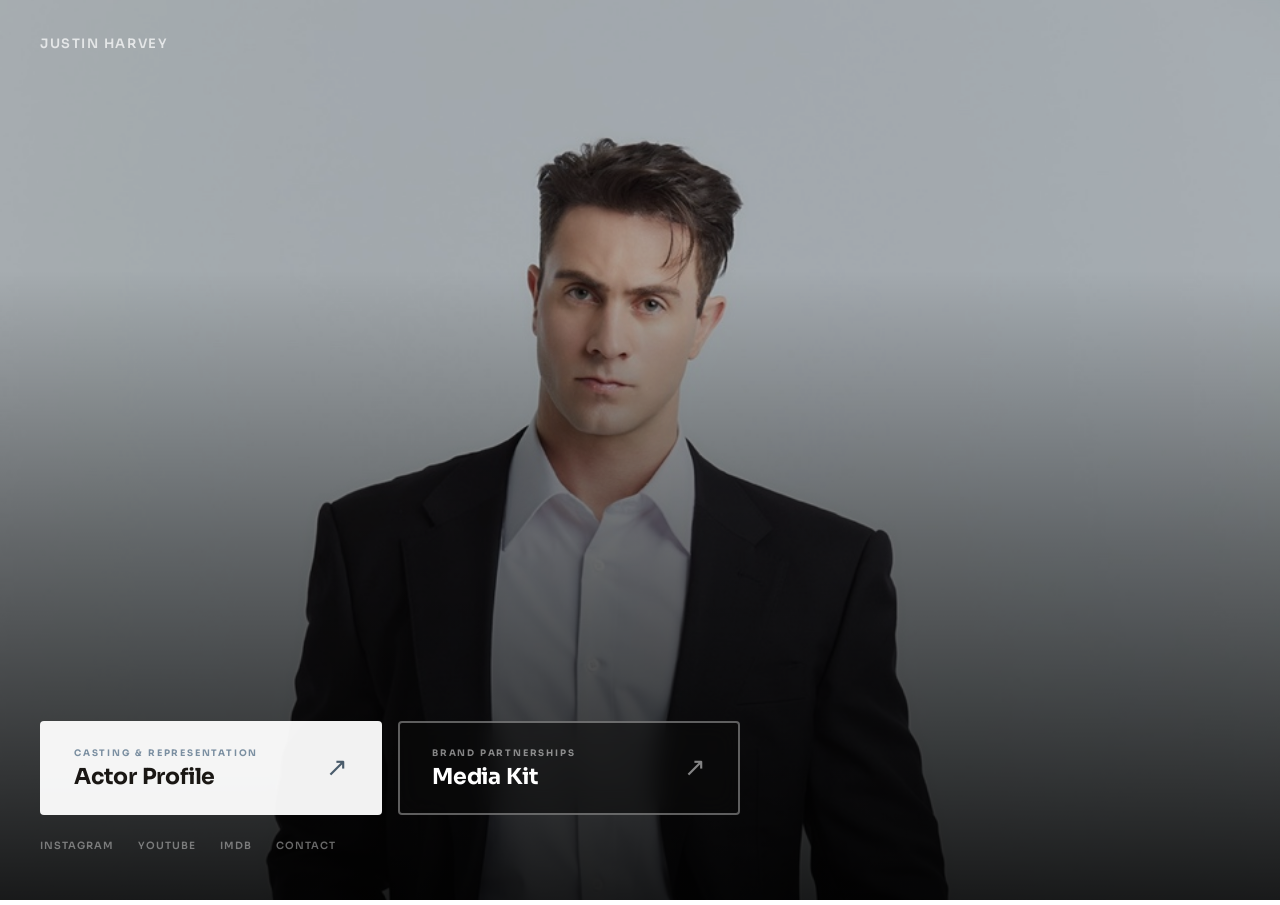
==== commit 53785092: "Editorial actor page with full photo spread, corrected hero photo on homepage" ====
--- a/index.html
+++ b/index.html
@@ -25,7 +25,7 @@
 .bg img{
   width:100%;height:100%;
   object-fit:cover;
-  object-position:center 10%;
+  object-position:center 18%;
   filter:brightness(0.72);
 }
 
@@ -151,7 +151,7 @@
 
   <!-- FULL BLEED PHOTO -->
   <div class="bg">
-    <img src="assets/hero-suit.jpg" alt="Justin Harvey">
+    <img src="assets/hero-main.jpg" alt="Justin Harvey">
   </div>
 
   <!-- NAME TAG -->
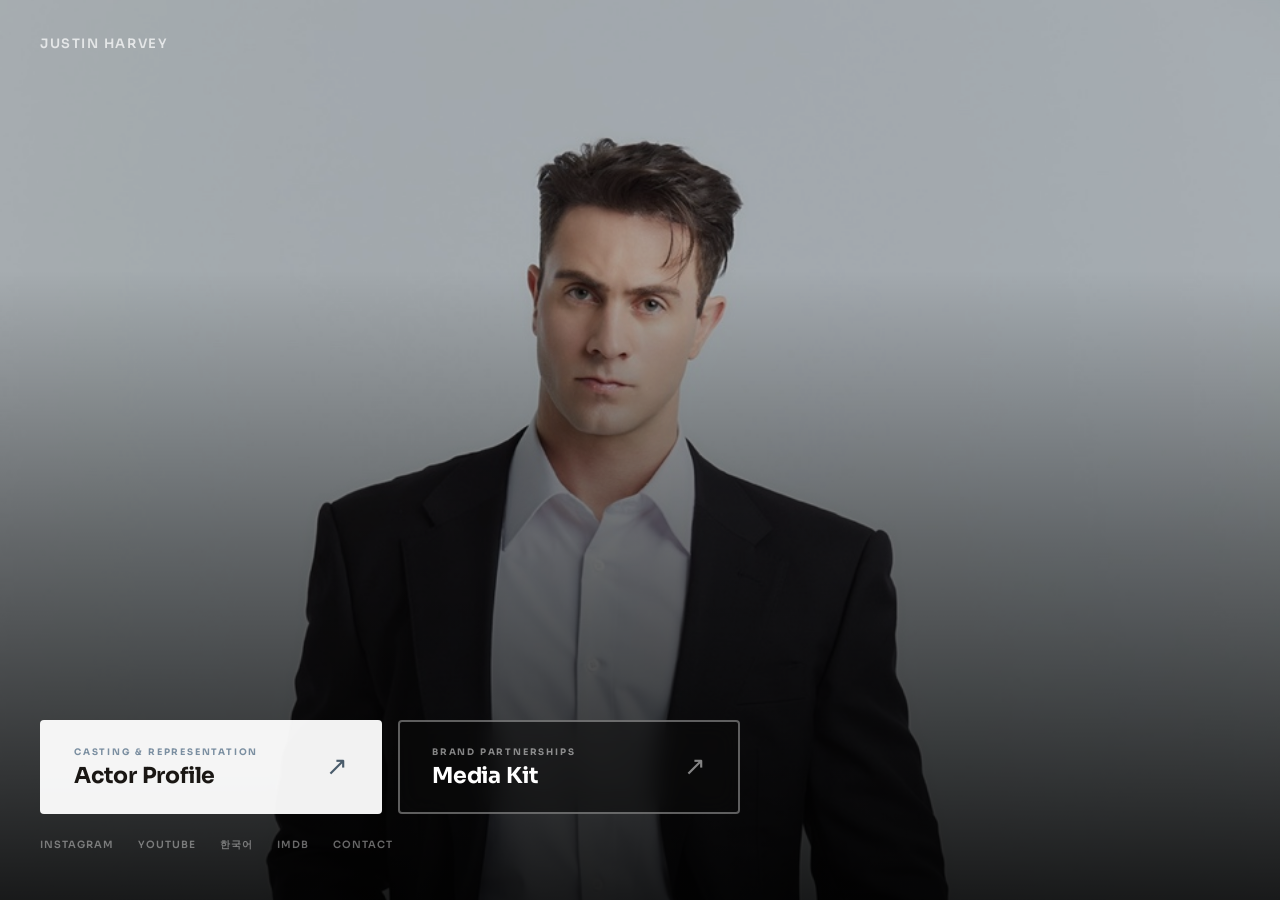
==== commit 3517da3d: "Add Korean site: ko/index.html, ko/actor.html, ko/mediakit.html" ====
--- a/index.html
+++ b/index.html
@@ -144,6 +144,7 @@
   .name-tag{top:1.5rem;left:1.5rem}
 }
 </style>
+<script src="https://identity.netlify.com/v1/netlify-identity-widget.js"></script>
 </head>
 <body>
 
@@ -184,6 +185,7 @@
     <div class="socials">
       <a href="https://www.instagram.com/justin.irrelevance/" target="_blank">Instagram</a>
       <a href="https://www.youtube.com/@Justin.irrelevance" target="_blank">YouTube</a>
+      <a href="ko/index.html">한국어</a>
       <a href="https://www.imdb.com/name/nm14684840/" target="_blank">IMDb</a>
       <a href="contact.html">Contact</a>
     </div>
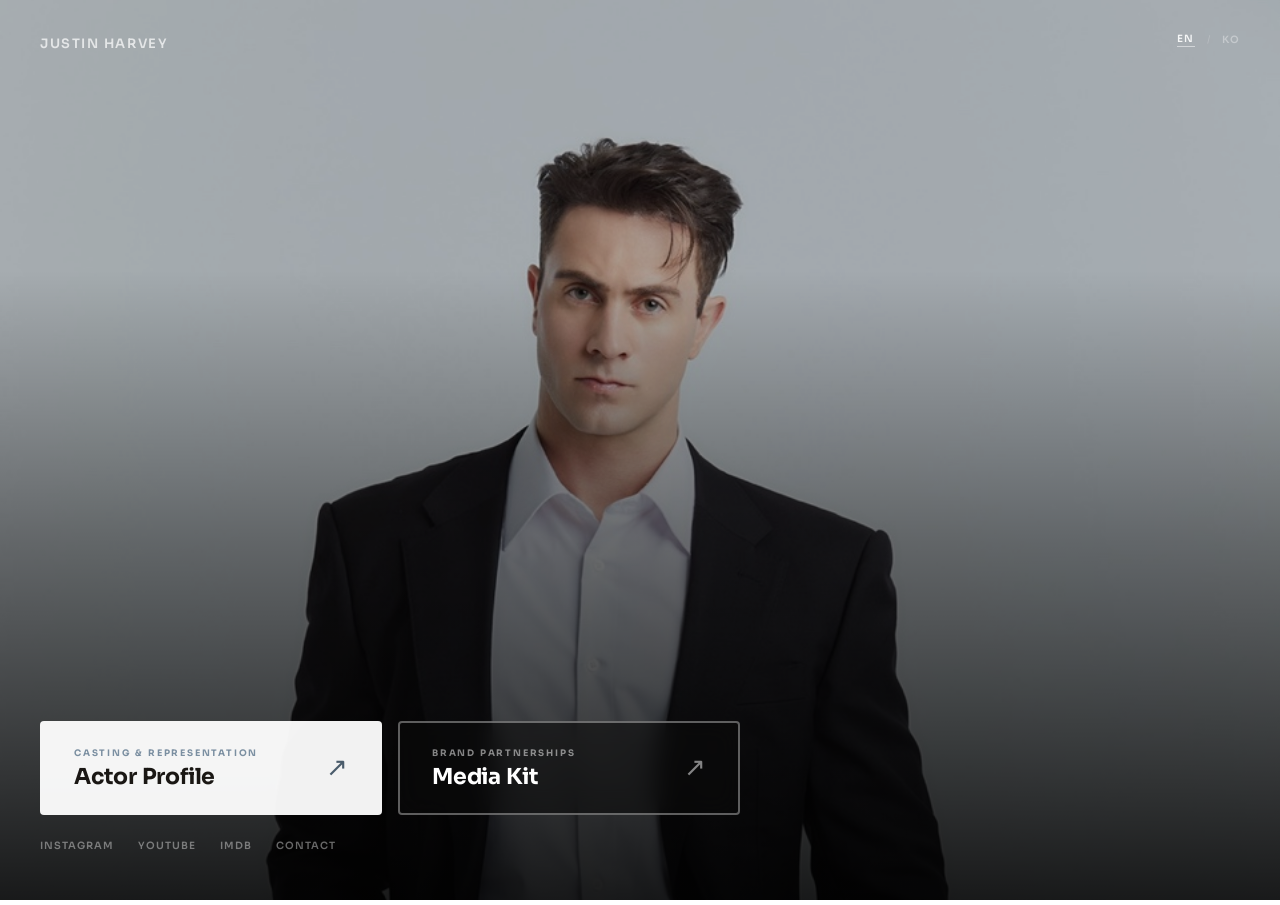
==== commit eff86df5: "Add EN/KO language toggle to homepage top right" ====
--- a/index.html
+++ b/index.html
@@ -134,6 +134,12 @@
 }
 .socials a:hover{color:rgba(255,255,255,0.85)}
 
+.lang{position:absolute;top:2rem;right:2.5rem;z-index:20;display:flex;align-items:center;gap:12px}
+.lang a{font-size:10px;font-weight:600;letter-spacing:0.12em;text-transform:uppercase;color:rgba(255,255,255,0.35);text-decoration:none;transition:color 0.2s}
+.lang a.active{color:rgba(255,255,255,0.9);border-bottom:1px solid rgba(255,255,255,0.5);padding-bottom:1px}
+.lang a:hover{color:rgba(255,255,255,0.8)}
+.lang-div{color:rgba(255,255,255,0.2);font-size:10px}
+
 @media(max-width:768px){
   html,body{overflow:auto}
   .wrap{height:100svh;min-height:600px}
@@ -142,6 +148,7 @@
   .btn-title{font-size:20px}
   .bottom{padding:2rem 1.5rem 2.5rem}
   .name-tag{top:1.5rem;left:1.5rem}
+  .lang{top:1.5rem;right:1.5rem}
 }
 </style>
 <script src="https://identity.netlify.com/v1/netlify-identity-widget.js"></script>
@@ -158,6 +165,13 @@
   <!-- NAME TAG -->
   <div class="name-tag">
     <span>Justin Harvey</span>
+  </div>
+
+  <!-- LANG TOGGLE -->
+  <div class="lang">
+    <a href="index.html" class="active">EN</a>
+    <span class="lang-div">/</span>
+    <a href="ko/index.html">KO</a>
   </div>
 
   <!-- BOTTOM: BUTTONS + SOCIALS -->
@@ -185,7 +199,6 @@
     <div class="socials">
       <a href="https://www.instagram.com/justin.irrelevance/" target="_blank">Instagram</a>
       <a href="https://www.youtube.com/@Justin.irrelevance" target="_blank">YouTube</a>
-      <a href="ko/index.html">한국어</a>
       <a href="https://www.imdb.com/name/nm14684840/" target="_blank">IMDb</a>
       <a href="contact.html">Contact</a>
     </div>
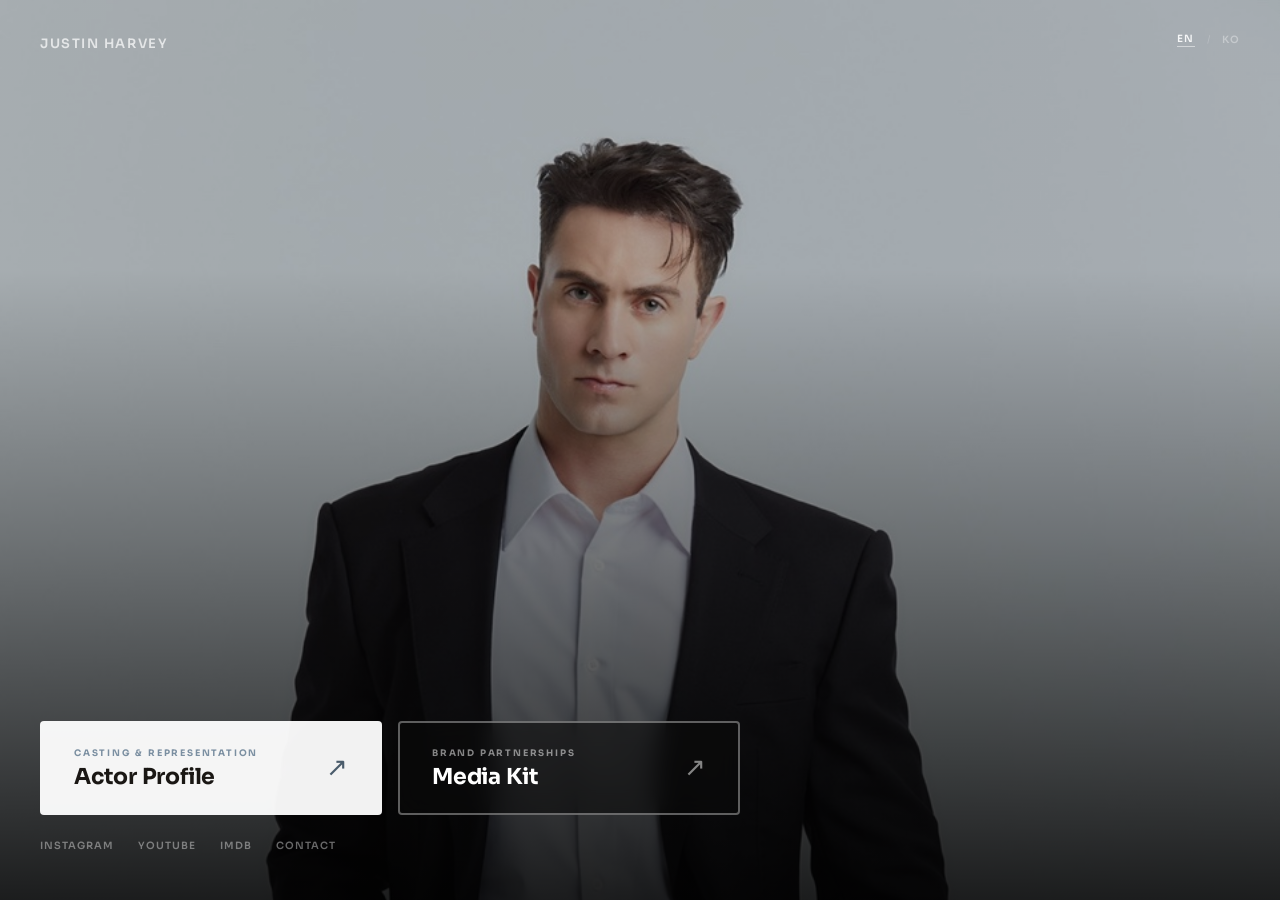
==== commit 0fbdd561: "Fix hero blur, add Sora font to KO pages, acting reel, brands & rates - Remove filter:brightness fro" ====
--- a/index.html
+++ b/index.html
@@ -26,7 +26,6 @@
   width:100%;height:100%;
   object-fit:cover;
   object-position:center 18%;
-  filter:brightness(0.72);
 }
 
 /* GRADIENT OVERLAY — darkens bottom for buttons */
@@ -35,9 +34,10 @@
   position:absolute;inset:0;
   background:linear-gradient(
     to bottom,
-    transparent 30%,
-    rgba(0,0,0,0.4) 60%,
-    rgba(0,0,0,0.85) 100%
+    rgba(0,0,0,0.28) 0%,
+    rgba(0,0,0,0.28) 30%,
+    rgba(0,0,0,0.52) 60%,
+    rgba(0,0,0,0.88) 100%
   );
 }
 
